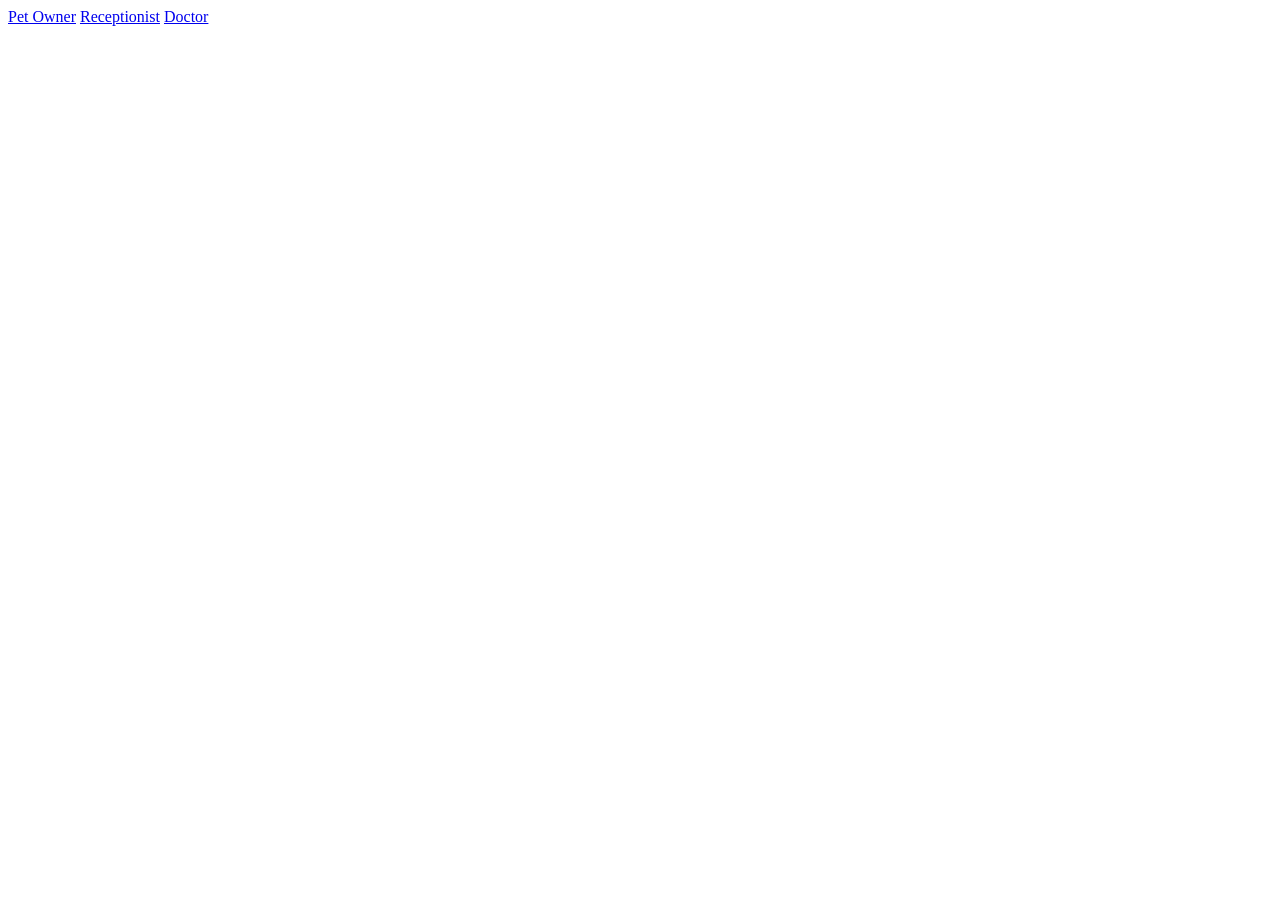
==== auth/login.html @ 0bd2909c "adding everylink and also making landing page" ====
<!DOCTYPE html>
<html lang="en">
<head>
    <meta charset="UTF-8">
    <meta name="viewport" content="width=device-width, initial-scale=1.0">
    <title>login</title>
</head>
<body>
    <main>
        <a href="../user/pet owner.html">Pet Owner</a>
        <a href="../Prashant(RECEPTIONIST)/index.html">Receptionist</a>
        <a href="../doctor/doctor.html">Doctor</a>
    </main>
    
</body>
</html>
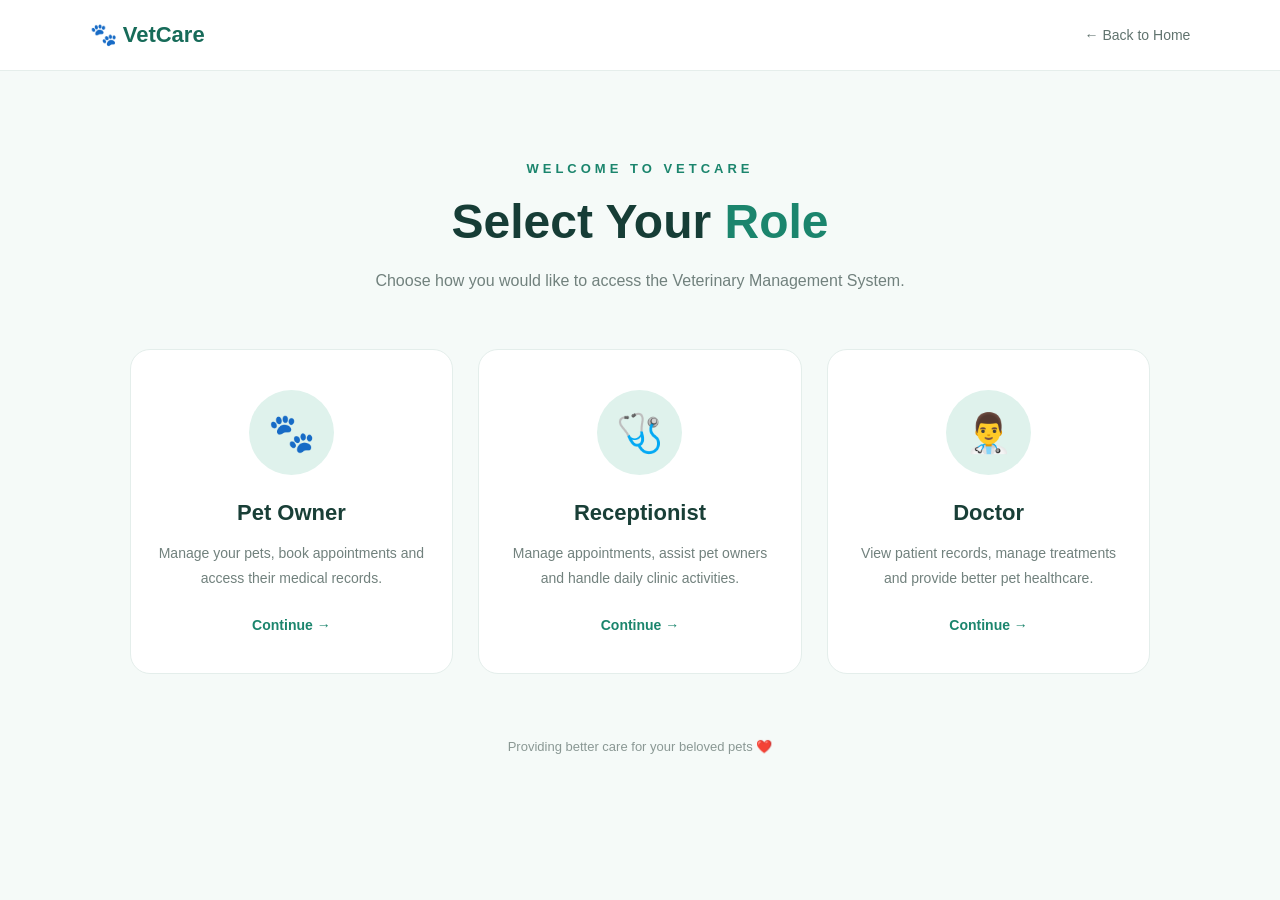
==== commit 5a3d50de: "loginpage and also connected with css v1.2" ====
--- a/auth/login.html
+++ b/auth/login.html
@@ -3,14 +3,70 @@
 <head>
     <meta charset="UTF-8">
     <meta name="viewport" content="width=device-width, initial-scale=1.0">
-    <title>login</title>
+    <title>VetCare | Select Your Role</title>
+    <link rel="stylesheet" href="login.css">
 </head>
 <body>
+
+    <header class="navbar">
+        <div class="logo">🐾 VetCare</div>
+        <a href="../index.html" class="back-link">← Back to Home</a>
+    </header>
+
     <main>
-        <a href="../user/pet owner.html">Pet Owner</a>
-        <a href="../Prashant(RECEPTIONIST)/index.html">Receptionist</a>
-        <a href="../doctor/doctor.html">Doctor</a>
+        <section class="selection-section">
+
+            <p class="welcome-text">WELCOME TO VETCARE</p>
+
+            <h1>Select Your <span>Role</span></h1>
+
+            <p class="subtitle">
+                Choose how you would like to access the Veterinary Management System.
+            </p>
+
+            <div class="role-container">
+
+                <!-- Pet Owner -->
+                <a href="../user/pet owner.html" class="role-card">
+                    <div class="role-icon">🐾</div>
+                    <h2>Pet Owner</h2>
+                    <p>
+                        Manage your pets, book appointments and
+                        access their medical records.
+                    </p>
+                    <span class="card-link">Continue →</span>
+                </a>
+
+                <!-- Receptionist -->
+                <a href="../Prashant(RECEPTIONIST)/index.html" class="role-card">
+                    <div class="role-icon">🩺</div>
+                    <h2>Receptionist</h2>
+                    <p>
+                        Manage appointments, assist pet owners
+                        and handle daily clinic activities.
+                    </p>
+                    <span class="card-link">Continue →</span>
+                </a>
+
+                <!-- Doctor -->
+                <a href="../doctor/doctor.html" class="role-card">
+                    <div class="role-icon">👨‍⚕️</div>
+                    <h2>Doctor</h2>
+                    <p>
+                        View patient records, manage treatments
+                        and provide better pet healthcare.
+                    </p>
+                    <span class="card-link">Continue →</span>
+                </a>
+
+            </div>
+
+            <p class="footer-text">
+                Providing better care for your beloved pets ❤️
+            </p>
+
+        </section>
     </main>
-    
+
 </body>
-</html>+</html>
--- a/auth/login.css
+++ b/auth/login.css
@@ -0,0 +1,299 @@
+* {
+    margin: 0;
+    padding: 0;
+    box-sizing: border-box;
+}
+
+body {
+    font-family: Arial, Helvetica, sans-serif;
+    background: #f5faf8;
+    color: #193b35;
+    min-height: 100vh;
+}
+
+/* Navbar */
+
+.navbar {
+    width: 100%;
+    padding: 22px 7%;
+    display: flex;
+    justify-content: space-between;
+    align-items: center;
+    background: #ffffff;
+    border-bottom: 1px solid #e5eeeb;
+}
+
+.logo {
+    font-size: 22px;
+    font-weight: 700;
+    color: #176b59;
+}
+
+.back-link {
+    text-decoration: none;
+    color: #60736e;
+    font-size: 14px;
+    transition: 0.3s;
+}
+
+.back-link:hover {
+    color: #1b856d;
+    transform: translateX(-4px);
+}
+
+/* Main Section */
+
+.selection-section {
+    max-width: 1200px;
+    margin: auto;
+    padding: 90px 7% 60px;
+    text-align: center;
+    animation: fadeIn 0.8s ease;
+}
+
+.welcome-text {
+    color: #1b856d;
+    font-size: 13px;
+    font-weight: 700;
+    letter-spacing: 4px;
+    margin-bottom: 18px;
+}
+
+.selection-section h1 {
+    font-size: 48px;
+    color: #163d36;
+    margin-bottom: 18px;
+}
+
+.selection-section h1 span {
+    color: #1b856d;
+}
+
+.subtitle {
+    color: #71817d;
+    font-size: 16px;
+    line-height: 1.7;
+    margin-bottom: 55px;
+}
+
+/* Role Cards */
+
+.role-container {
+    display: grid;
+    grid-template-columns: repeat(3, 1fr);
+    gap: 25px;
+}
+
+.role-card {
+    position: relative;
+    overflow: hidden;
+    display: flex;
+    flex-direction: column;
+    align-items: center;
+    text-align: center;
+    text-decoration: none;
+
+    background: #ffffff;
+    border: 1px solid #e4eeeb;
+    border-radius: 20px;
+
+    padding: 40px 25px;
+    min-height: 310px;
+
+    transition: all 0.35s ease;
+    animation: cardAppear 0.7s ease both;
+}
+
+/* Staggered Animation */
+
+.role-card:nth-child(1) {
+    animation-delay: 0.1s;
+}
+
+.role-card:nth-child(2) {
+    animation-delay: 0.25s;
+}
+
+.role-card:nth-child(3) {
+    animation-delay: 0.4s;
+}
+
+/* Top Green Line */
+
+.role-card::before {
+    content: "";
+    position: absolute;
+    top: 0;
+    left: 0;
+    width: 100%;
+    height: 4px;
+    background: #1b856d;
+    transform: scaleX(0);
+    transform-origin: left;
+    transition: transform 0.35s ease;
+}
+
+.role-card:hover::before {
+    transform: scaleX(1);
+}
+
+/* Card Hover */
+
+.role-card:hover {
+    transform: translateY(-12px);
+    border-color: #b9ded2;
+    box-shadow: 0 20px 40px rgba(27, 133, 109, 0.13);
+}
+
+/* Icons */
+
+.role-icon {
+    width: 85px;
+    height: 85px;
+    border-radius: 50%;
+    background: #dff2ec;
+
+    display: flex;
+    justify-content: center;
+    align-items: center;
+
+    font-size: 38px;
+    margin-bottom: 25px;
+
+    transition: all 0.35s ease;
+}
+
+.role-card:hover .role-icon {
+    background: #1b856d;
+    transform: scale(1.12) rotate(8deg);
+}
+
+/* Card Content */
+
+.role-card h2 {
+    color: #193f37;
+    font-size: 22px;
+    margin-bottom: 15px;
+}
+
+.role-card p {
+    color: #71817d;
+    font-size: 14px;
+    line-height: 1.8;
+    margin-bottom: 25px;
+}
+
+/* Continue Link */
+
+.card-link {
+    color: #1b856d;
+    font-size: 14px;
+    font-weight: 700;
+    margin-top: auto;
+    transition: all 0.3s ease;
+}
+
+.role-card:hover .card-link {
+    letter-spacing: 1px;
+    color: #146b58;
+}
+
+/* Footer */
+
+.footer-text {
+    margin-top: 65px;
+    color: #8a9894;
+    font-size: 13px;
+}
+
+/* Animations */
+
+@keyframes fadeIn {
+    from {
+        opacity: 0;
+        transform: translateY(15px);
+    }
+
+    to {
+        opacity: 1;
+        transform: translateY(0);
+    }
+}
+
+@keyframes cardAppear {
+    from {
+        opacity: 0;
+        transform: translateY(30px);
+    }
+
+    to {
+        opacity: 1;
+        transform: translateY(0);
+    }
+}
+
+/* Tablet */
+
+@media (max-width: 900px) {
+    .role-container {
+        grid-template-columns: repeat(2, 1fr);
+    }
+
+    .role-card:last-child {
+        grid-column: 1 / -1;
+    }
+
+    .selection-section {
+        padding-top: 65px;
+    }
+}
+
+/* Mobile */
+
+@media (max-width: 600px) {
+    .navbar {
+        padding: 18px 5%;
+    }
+
+    .selection-section {
+        padding: 55px 5% 40px;
+    }
+
+    .selection-section h1 {
+        font-size: 36px;
+    }
+
+    .subtitle {
+        font-size: 14px;
+        margin-bottom: 35px;
+    }
+
+    .role-container {
+        grid-template-columns: 1fr;
+        gap: 20px;
+    }
+
+    .role-card:last-child {
+        grid-column: auto;
+    }
+
+    .role-card {
+        min-height: 280px;
+        padding: 35px 25px;
+    }
+
+    .footer-text {
+        margin-top: 40px;
+    }
+}
+
+/* Accessibility */
+
+@media (prefers-reduced-motion: reduce) {
+    *,
+    *::before,
+    *::after {
+        animation: none !important;
+        transition: none !important;
+    }
+}
